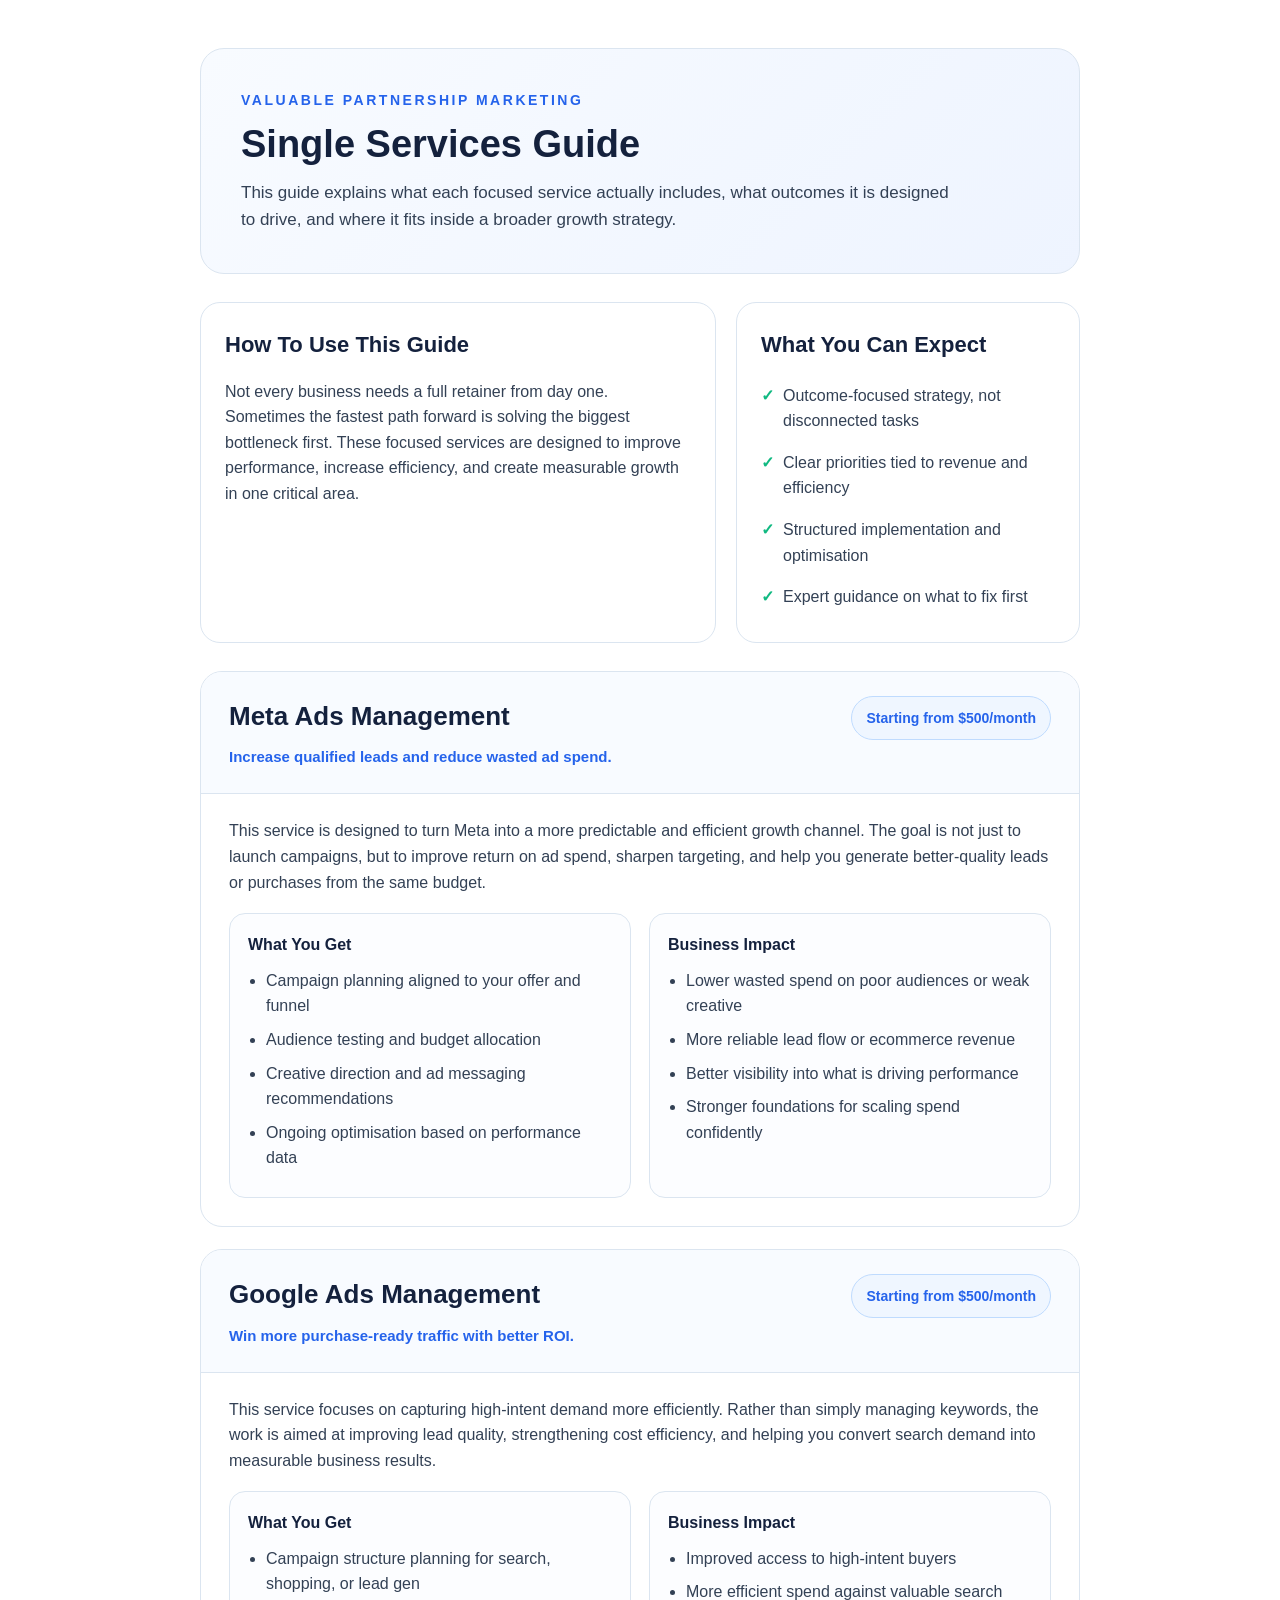
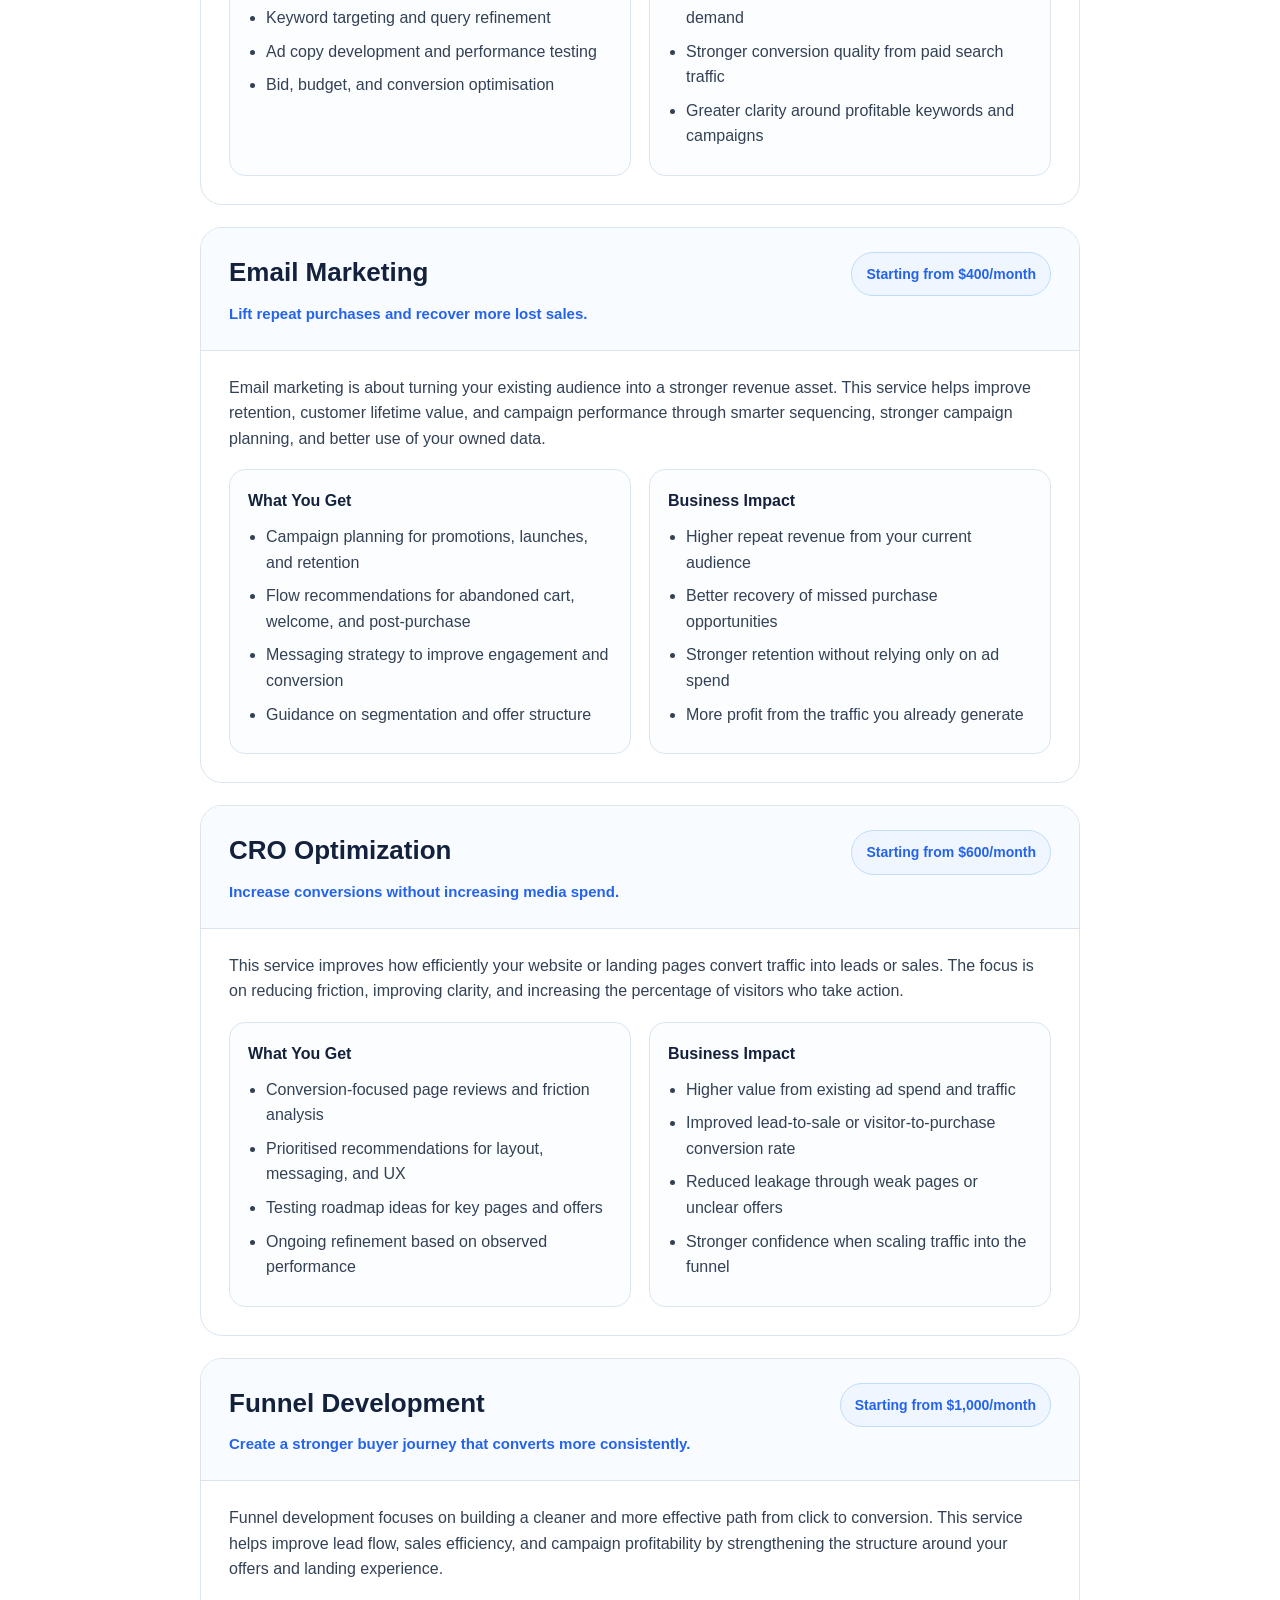
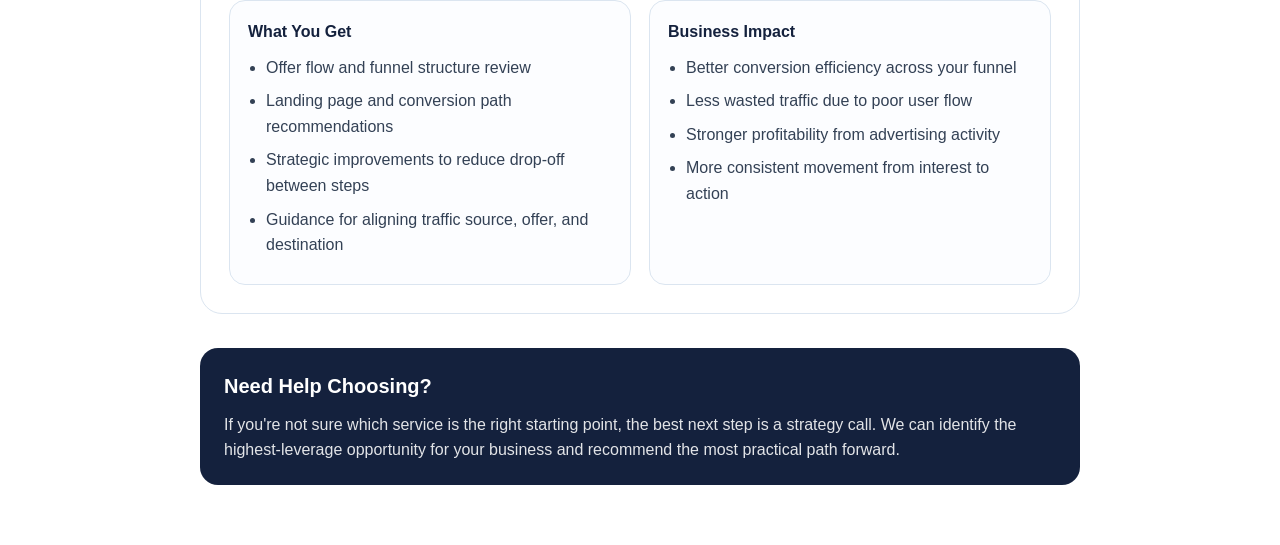
==== service-guide.html @ b5a3a6f0 "Add downloadable single services guide" ====
<!DOCTYPE html>
<html lang="en">
<head>
    <meta charset="UTF-8">
    <meta name="viewport" content="width=device-width, initial-scale=1.0">
    <title>VPM Single Services Guide</title>
    <style>
        * {
            box-sizing: border-box;
        }

        :root {
            --navy: #14213d;
            --blue: #2563eb;
            --blue-soft: #eff6ff;
            --text: #334155;
            --muted: #64748b;
            --border: #dbe5f0;
            --bg: #f8fbff;
            --success: #10b981;
        }

        body {
            margin: 0;
            font-family: Arial, Helvetica, sans-serif;
            color: var(--text);
            background: white;
            line-height: 1.6;
        }

        .page {
            max-width: 960px;
            margin: 0 auto;
            padding: 48px 40px 60px;
        }

        .hero {
            padding: 40px;
            border: 1px solid var(--border);
            border-radius: 24px;
            background: linear-gradient(135deg, #f8fbff 0%, #eef4ff 100%);
            margin-bottom: 28px;
        }

        .brand {
            font-size: 14px;
            font-weight: 700;
            letter-spacing: 0.18em;
            text-transform: uppercase;
            color: var(--blue);
            margin-bottom: 12px;
        }

        h1 {
            margin: 0 0 12px;
            color: var(--navy);
            font-size: 38px;
            line-height: 1.15;
        }

        .hero p {
            margin: 0;
            font-size: 17px;
            color: var(--text);
            max-width: 720px;
        }

        .intro-grid {
            display: grid;
            grid-template-columns: 1.2fr 0.8fr;
            gap: 20px;
            margin-bottom: 28px;
        }

        .intro-card,
        .summary-card {
            border: 1px solid var(--border);
            border-radius: 20px;
            padding: 24px;
            background: white;
        }

        .intro-card h2,
        .summary-card h2 {
            margin: 0 0 12px;
            color: var(--navy);
            font-size: 22px;
        }

        .summary-list {
            margin: 0;
            padding: 0;
            list-style: none;
        }

        .summary-list li {
            padding: 8px 0 8px 22px;
            position: relative;
        }

        .summary-list li::before {
            content: "✓";
            position: absolute;
            left: 0;
            color: var(--success);
            font-weight: 700;
        }

        .service-section {
            margin-bottom: 22px;
            border: 1px solid var(--border);
            border-radius: 22px;
            overflow: hidden;
            background: white;
        }

        .service-header {
            display: flex;
            justify-content: space-between;
            align-items: flex-start;
            gap: 20px;
            padding: 24px 28px;
            background: var(--bg);
            border-bottom: 1px solid var(--border);
        }

        .service-title-block h3 {
            margin: 0 0 8px;
            color: var(--navy);
            font-size: 26px;
        }

        .service-benefit {
            margin: 0;
            color: var(--blue);
            font-weight: 700;
            font-size: 15px;
        }

        .service-price {
            flex-shrink: 0;
            padding: 10px 14px;
            border-radius: 999px;
            border: 1px solid #bfdbfe;
            background: var(--blue-soft);
            color: var(--blue);
            font-weight: 700;
            font-size: 14px;
            text-align: center;
        }

        .service-body {
            padding: 24px 28px 28px;
        }

        .service-body p {
            margin-top: 0;
        }

        .detail-grid {
            display: grid;
            grid-template-columns: 1fr 1fr;
            gap: 18px;
            margin-top: 18px;
        }

        .detail-card {
            padding: 18px;
            border: 1px solid var(--border);
            border-radius: 16px;
            background: #fcfdff;
        }

        .detail-card h4 {
            margin: 0 0 10px;
            color: var(--navy);
            font-size: 16px;
        }

        .detail-card ul {
            margin: 0;
            padding-left: 18px;
        }

        .detail-card li {
            margin-bottom: 8px;
        }

        .footer-note {
            margin-top: 34px;
            padding: 22px 24px;
            border-radius: 18px;
            background: #14213d;
            color: white;
        }

        .footer-note h3 {
            margin: 0 0 10px;
            font-size: 20px;
        }

        .footer-note p {
            margin: 0;
            color: rgba(255, 255, 255, 0.88);
        }

        @media print {
            .page {
                padding: 24px;
            }
        }
    </style>
</head>
<body>
    <main class="page">
        <section class="hero">
            <div class="brand">Valuable Partnership Marketing</div>
            <h1>Single Services Guide</h1>
            <p>This guide explains what each focused service actually includes, what outcomes it is designed to drive, and where it fits inside a broader growth strategy.</p>
        </section>

        <section class="intro-grid">
            <div class="intro-card">
                <h2>How To Use This Guide</h2>
                <p>Not every business needs a full retainer from day one. Sometimes the fastest path forward is solving the biggest bottleneck first. These focused services are designed to improve performance, increase efficiency, and create measurable growth in one critical area.</p>
            </div>
            <div class="summary-card">
                <h2>What You Can Expect</h2>
                <ul class="summary-list">
                    <li>Outcome-focused strategy, not disconnected tasks</li>
                    <li>Clear priorities tied to revenue and efficiency</li>
                    <li>Structured implementation and optimisation</li>
                    <li>Expert guidance on what to fix first</li>
                </ul>
            </div>
        </section>

        <section class="service-section">
            <div class="service-header">
                <div class="service-title-block">
                    <h3>Meta Ads Management</h3>
                    <p class="service-benefit">Increase qualified leads and reduce wasted ad spend.</p>
                </div>
                <div class="service-price">Starting from $500/month</div>
            </div>
            <div class="service-body">
                <p>This service is designed to turn Meta into a more predictable and efficient growth channel. The goal is not just to launch campaigns, but to improve return on ad spend, sharpen targeting, and help you generate better-quality leads or purchases from the same budget.</p>
                <div class="detail-grid">
                    <div class="detail-card">
                        <h4>What You Get</h4>
                        <ul>
                            <li>Campaign planning aligned to your offer and funnel</li>
                            <li>Audience testing and budget allocation</li>
                            <li>Creative direction and ad messaging recommendations</li>
                            <li>Ongoing optimisation based on performance data</li>
                        </ul>
                    </div>
                    <div class="detail-card">
                        <h4>Business Impact</h4>
                        <ul>
                            <li>Lower wasted spend on poor audiences or weak creative</li>
                            <li>More reliable lead flow or ecommerce revenue</li>
                            <li>Better visibility into what is driving performance</li>
                            <li>Stronger foundations for scaling spend confidently</li>
                        </ul>
                    </div>
                </div>
            </div>
        </section>

        <section class="service-section">
            <div class="service-header">
                <div class="service-title-block">
                    <h3>Google Ads Management</h3>
                    <p class="service-benefit">Win more purchase-ready traffic with better ROI.</p>
                </div>
                <div class="service-price">Starting from $500/month</div>
            </div>
            <div class="service-body">
                <p>This service focuses on capturing high-intent demand more efficiently. Rather than simply managing keywords, the work is aimed at improving lead quality, strengthening cost efficiency, and helping you convert search demand into measurable business results.</p>
                <div class="detail-grid">
                    <div class="detail-card">
                        <h4>What You Get</h4>
                        <ul>
                            <li>Campaign structure planning for search, shopping, or lead gen</li>
                            <li>Keyword targeting and query refinement</li>
                            <li>Ad copy development and performance testing</li>
                            <li>Bid, budget, and conversion optimisation</li>
                        </ul>
                    </div>
                    <div class="detail-card">
                        <h4>Business Impact</h4>
                        <ul>
                            <li>Improved access to high-intent buyers</li>
                            <li>More efficient spend against valuable search demand</li>
                            <li>Stronger conversion quality from paid search traffic</li>
                            <li>Greater clarity around profitable keywords and campaigns</li>
                        </ul>
                    </div>
                </div>
            </div>
        </section>

        <section class="service-section">
            <div class="service-header">
                <div class="service-title-block">
                    <h3>Email Marketing</h3>
                    <p class="service-benefit">Lift repeat purchases and recover more lost sales.</p>
                </div>
                <div class="service-price">Starting from $400/month</div>
            </div>
            <div class="service-body">
                <p>Email marketing is about turning your existing audience into a stronger revenue asset. This service helps improve retention, customer lifetime value, and campaign performance through smarter sequencing, stronger campaign planning, and better use of your owned data.</p>
                <div class="detail-grid">
                    <div class="detail-card">
                        <h4>What You Get</h4>
                        <ul>
                            <li>Campaign planning for promotions, launches, and retention</li>
                            <li>Flow recommendations for abandoned cart, welcome, and post-purchase</li>
                            <li>Messaging strategy to improve engagement and conversion</li>
                            <li>Guidance on segmentation and offer structure</li>
                        </ul>
                    </div>
                    <div class="detail-card">
                        <h4>Business Impact</h4>
                        <ul>
                            <li>Higher repeat revenue from your current audience</li>
                            <li>Better recovery of missed purchase opportunities</li>
                            <li>Stronger retention without relying only on ad spend</li>
                            <li>More profit from the traffic you already generate</li>
                        </ul>
                    </div>
                </div>
            </div>
        </section>

        <section class="service-section">
            <div class="service-header">
                <div class="service-title-block">
                    <h3>CRO Optimization</h3>
                    <p class="service-benefit">Increase conversions without increasing media spend.</p>
                </div>
                <div class="service-price">Starting from $600/month</div>
            </div>
            <div class="service-body">
                <p>This service improves how efficiently your website or landing pages convert traffic into leads or sales. The focus is on reducing friction, improving clarity, and increasing the percentage of visitors who take action.</p>
                <div class="detail-grid">
                    <div class="detail-card">
                        <h4>What You Get</h4>
                        <ul>
                            <li>Conversion-focused page reviews and friction analysis</li>
                            <li>Prioritised recommendations for layout, messaging, and UX</li>
                            <li>Testing roadmap ideas for key pages and offers</li>
                            <li>Ongoing refinement based on observed performance</li>
                        </ul>
                    </div>
                    <div class="detail-card">
                        <h4>Business Impact</h4>
                        <ul>
                            <li>Higher value from existing ad spend and traffic</li>
                            <li>Improved lead-to-sale or visitor-to-purchase conversion rate</li>
                            <li>Reduced leakage through weak pages or unclear offers</li>
                            <li>Stronger confidence when scaling traffic into the funnel</li>
                        </ul>
                    </div>
                </div>
            </div>
        </section>

        <section class="service-section">
            <div class="service-header">
                <div class="service-title-block">
                    <h3>Funnel Development</h3>
                    <p class="service-benefit">Create a stronger buyer journey that converts more consistently.</p>
                </div>
                <div class="service-price">Starting from $1,000/month</div>
            </div>
            <div class="service-body">
                <p>Funnel development focuses on building a cleaner and more effective path from click to conversion. This service helps improve lead flow, sales efficiency, and campaign profitability by strengthening the structure around your offers and landing experience.</p>
                <div class="detail-grid">
                    <div class="detail-card">
                        <h4>What You Get</h4>
                        <ul>
                            <li>Offer flow and funnel structure review</li>
                            <li>Landing page and conversion path recommendations</li>
                            <li>Strategic improvements to reduce drop-off between steps</li>
                            <li>Guidance for aligning traffic source, offer, and destination</li>
                        </ul>
                    </div>
                    <div class="detail-card">
                        <h4>Business Impact</h4>
                        <ul>
                            <li>Better conversion efficiency across your funnel</li>
                            <li>Less wasted traffic due to poor user flow</li>
                            <li>Stronger profitability from advertising activity</li>
                            <li>More consistent movement from interest to action</li>
                        </ul>
                    </div>
                </div>
            </div>
        </section>

        <section class="footer-note">
            <h3>Need Help Choosing?</h3>
            <p>If you're not sure which service is the right starting point, the best next step is a strategy call. We can identify the highest-leverage opportunity for your business and recommend the most practical path forward.</p>
        </section>
    </main>
</body>
</html>
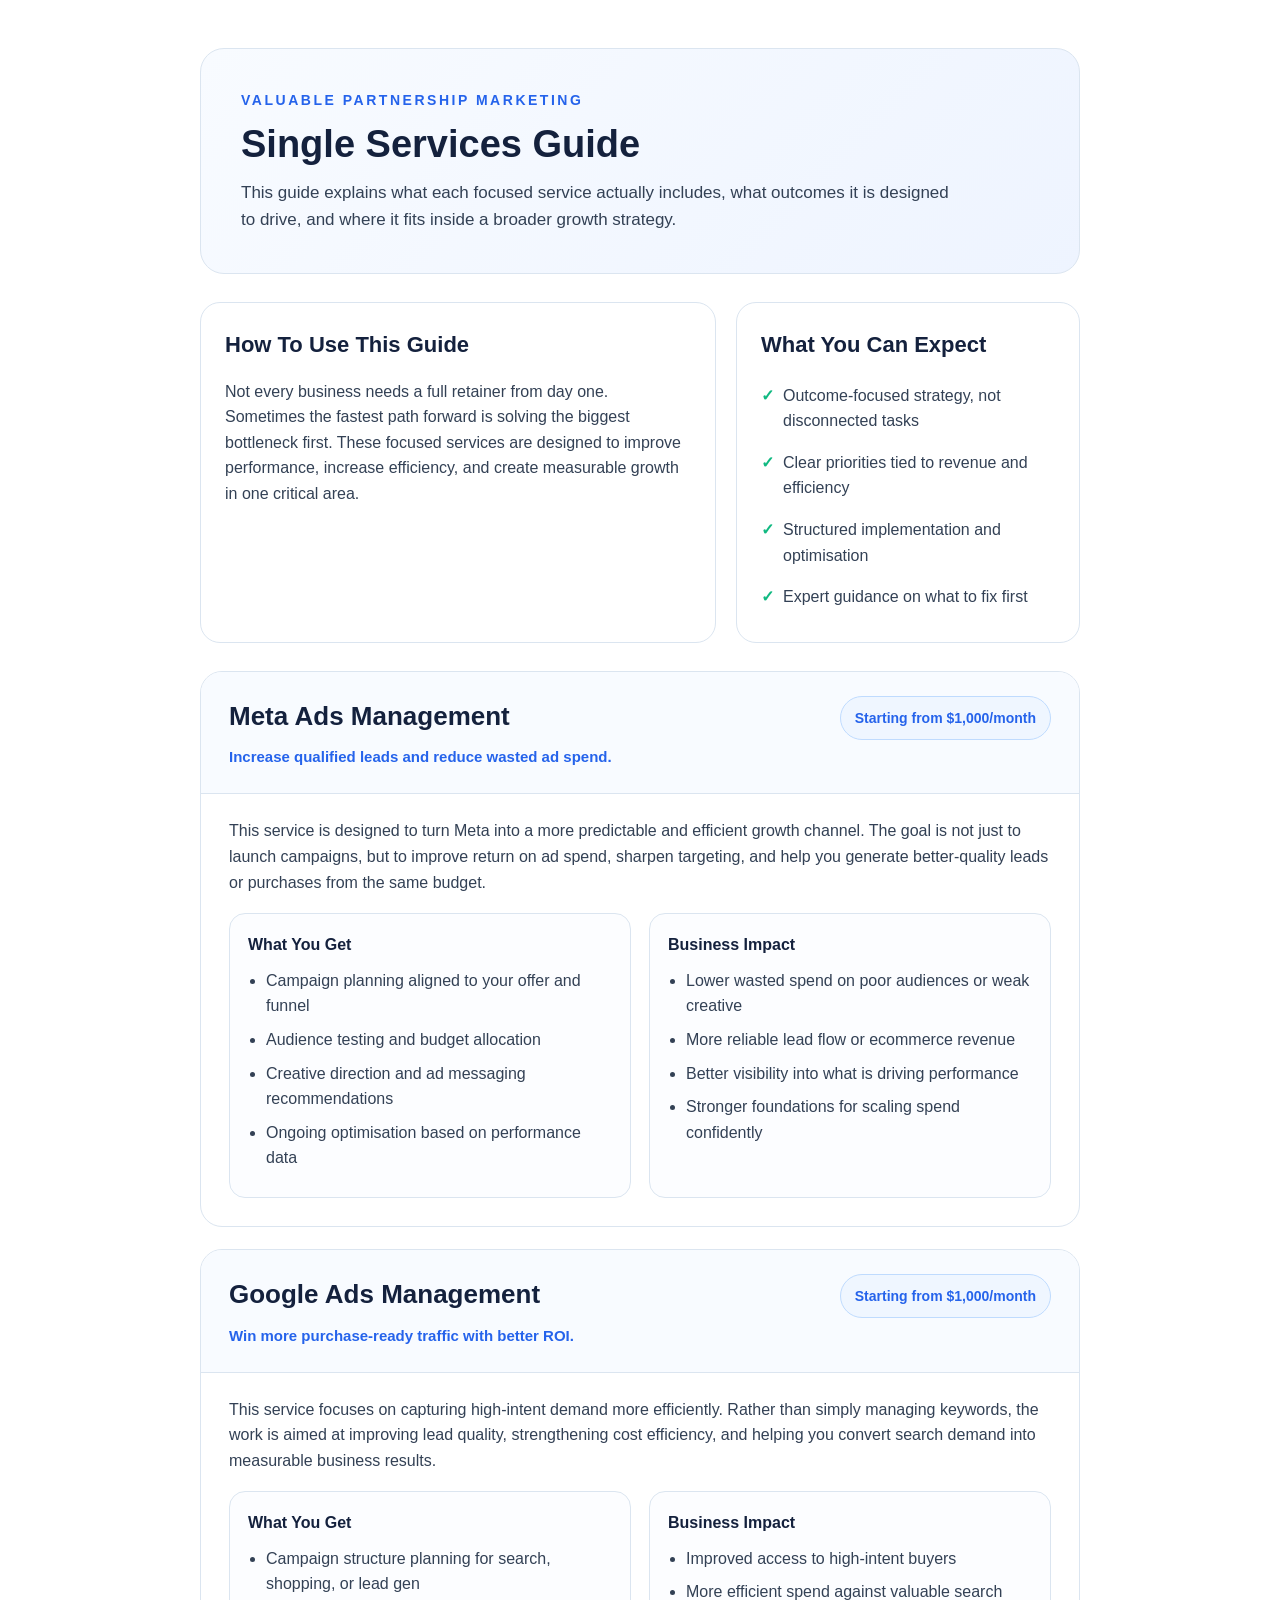
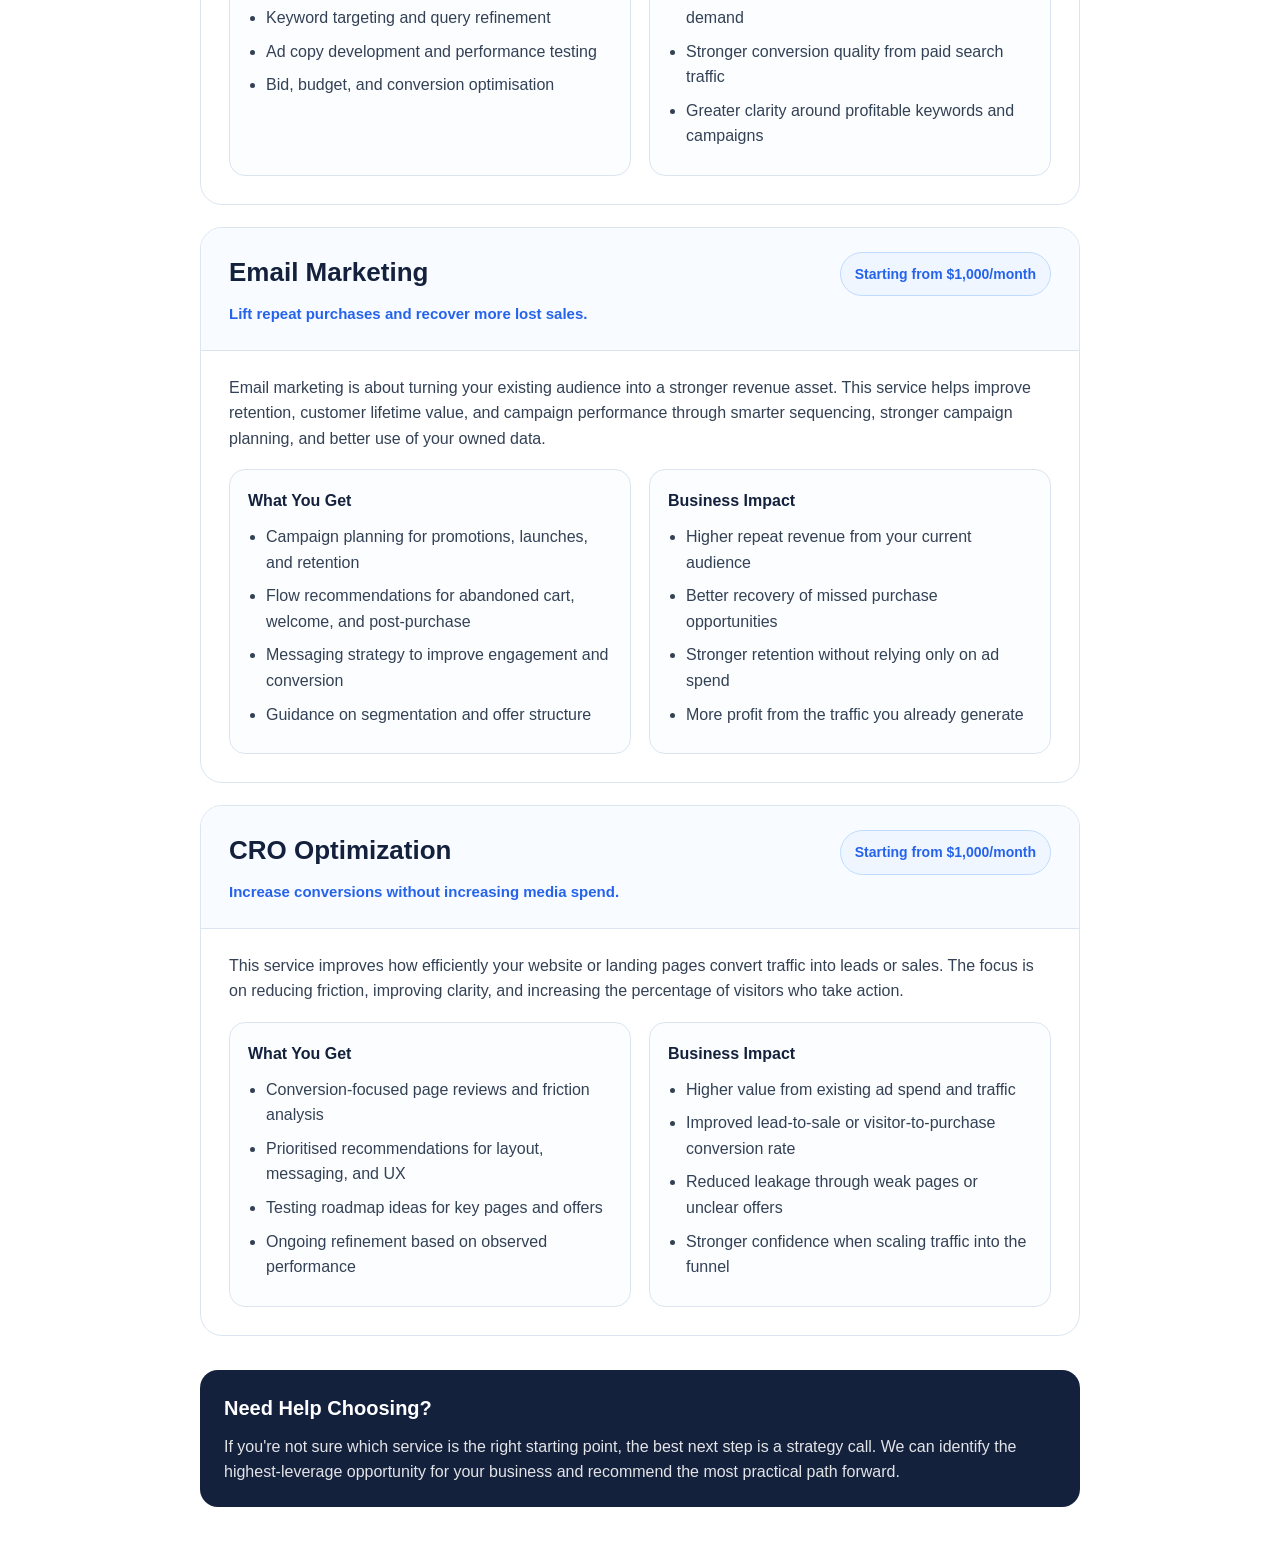
==== commit a668d13f: "Sync service guide pricing" ====
--- a/service-guide.html
+++ b/service-guide.html
@@ -241,7 +241,7 @@
                     <h3>Meta Ads Management</h3>
                     <p class="service-benefit">Increase qualified leads and reduce wasted ad spend.</p>
                 </div>
-                <div class="service-price">Starting from $500/month</div>
+                <div class="service-price">Starting from $1,000/month</div>
             </div>
             <div class="service-body">
                 <p>This service is designed to turn Meta into a more predictable and efficient growth channel. The goal is not just to launch campaigns, but to improve return on ad spend, sharpen targeting, and help you generate better-quality leads or purchases from the same budget.</p>
@@ -274,7 +274,7 @@
                     <h3>Google Ads Management</h3>
                     <p class="service-benefit">Win more purchase-ready traffic with better ROI.</p>
                 </div>
-                <div class="service-price">Starting from $500/month</div>
+                <div class="service-price">Starting from $1,000/month</div>
             </div>
             <div class="service-body">
                 <p>This service focuses on capturing high-intent demand more efficiently. Rather than simply managing keywords, the work is aimed at improving lead quality, strengthening cost efficiency, and helping you convert search demand into measurable business results.</p>
@@ -307,7 +307,7 @@
                     <h3>Email Marketing</h3>
                     <p class="service-benefit">Lift repeat purchases and recover more lost sales.</p>
                 </div>
-                <div class="service-price">Starting from $400/month</div>
+                <div class="service-price">Starting from $1,000/month</div>
             </div>
             <div class="service-body">
                 <p>Email marketing is about turning your existing audience into a stronger revenue asset. This service helps improve retention, customer lifetime value, and campaign performance through smarter sequencing, stronger campaign planning, and better use of your owned data.</p>
@@ -340,7 +340,7 @@
                     <h3>CRO Optimization</h3>
                     <p class="service-benefit">Increase conversions without increasing media spend.</p>
                 </div>
-                <div class="service-price">Starting from $600/month</div>
+                <div class="service-price">Starting from $1,000/month</div>
             </div>
             <div class="service-body">
                 <p>This service improves how efficiently your website or landing pages convert traffic into leads or sales. The focus is on reducing friction, improving clarity, and increasing the percentage of visitors who take action.</p>
@@ -367,39 +367,6 @@
             </div>
         </section>
 
-        <section class="service-section">
-            <div class="service-header">
-                <div class="service-title-block">
-                    <h3>Funnel Development</h3>
-                    <p class="service-benefit">Create a stronger buyer journey that converts more consistently.</p>
-                </div>
-                <div class="service-price">Starting from $1,000/month</div>
-            </div>
-            <div class="service-body">
-                <p>Funnel development focuses on building a cleaner and more effective path from click to conversion. This service helps improve lead flow, sales efficiency, and campaign profitability by strengthening the structure around your offers and landing experience.</p>
-                <div class="detail-grid">
-                    <div class="detail-card">
-                        <h4>What You Get</h4>
-                        <ul>
-                            <li>Offer flow and funnel structure review</li>
-                            <li>Landing page and conversion path recommendations</li>
-                            <li>Strategic improvements to reduce drop-off between steps</li>
-                            <li>Guidance for aligning traffic source, offer, and destination</li>
-                        </ul>
-                    </div>
-                    <div class="detail-card">
-                        <h4>Business Impact</h4>
-                        <ul>
-                            <li>Better conversion efficiency across your funnel</li>
-                            <li>Less wasted traffic due to poor user flow</li>
-                            <li>Stronger profitability from advertising activity</li>
-                            <li>More consistent movement from interest to action</li>
-                        </ul>
-                    </div>
-                </div>
-            </div>
-        </section>
-
         <section class="footer-note">
             <h3>Need Help Choosing?</h3>
             <p>If you're not sure which service is the right starting point, the best next step is a strategy call. We can identify the highest-leverage opportunity for your business and recommend the most practical path forward.</p>
